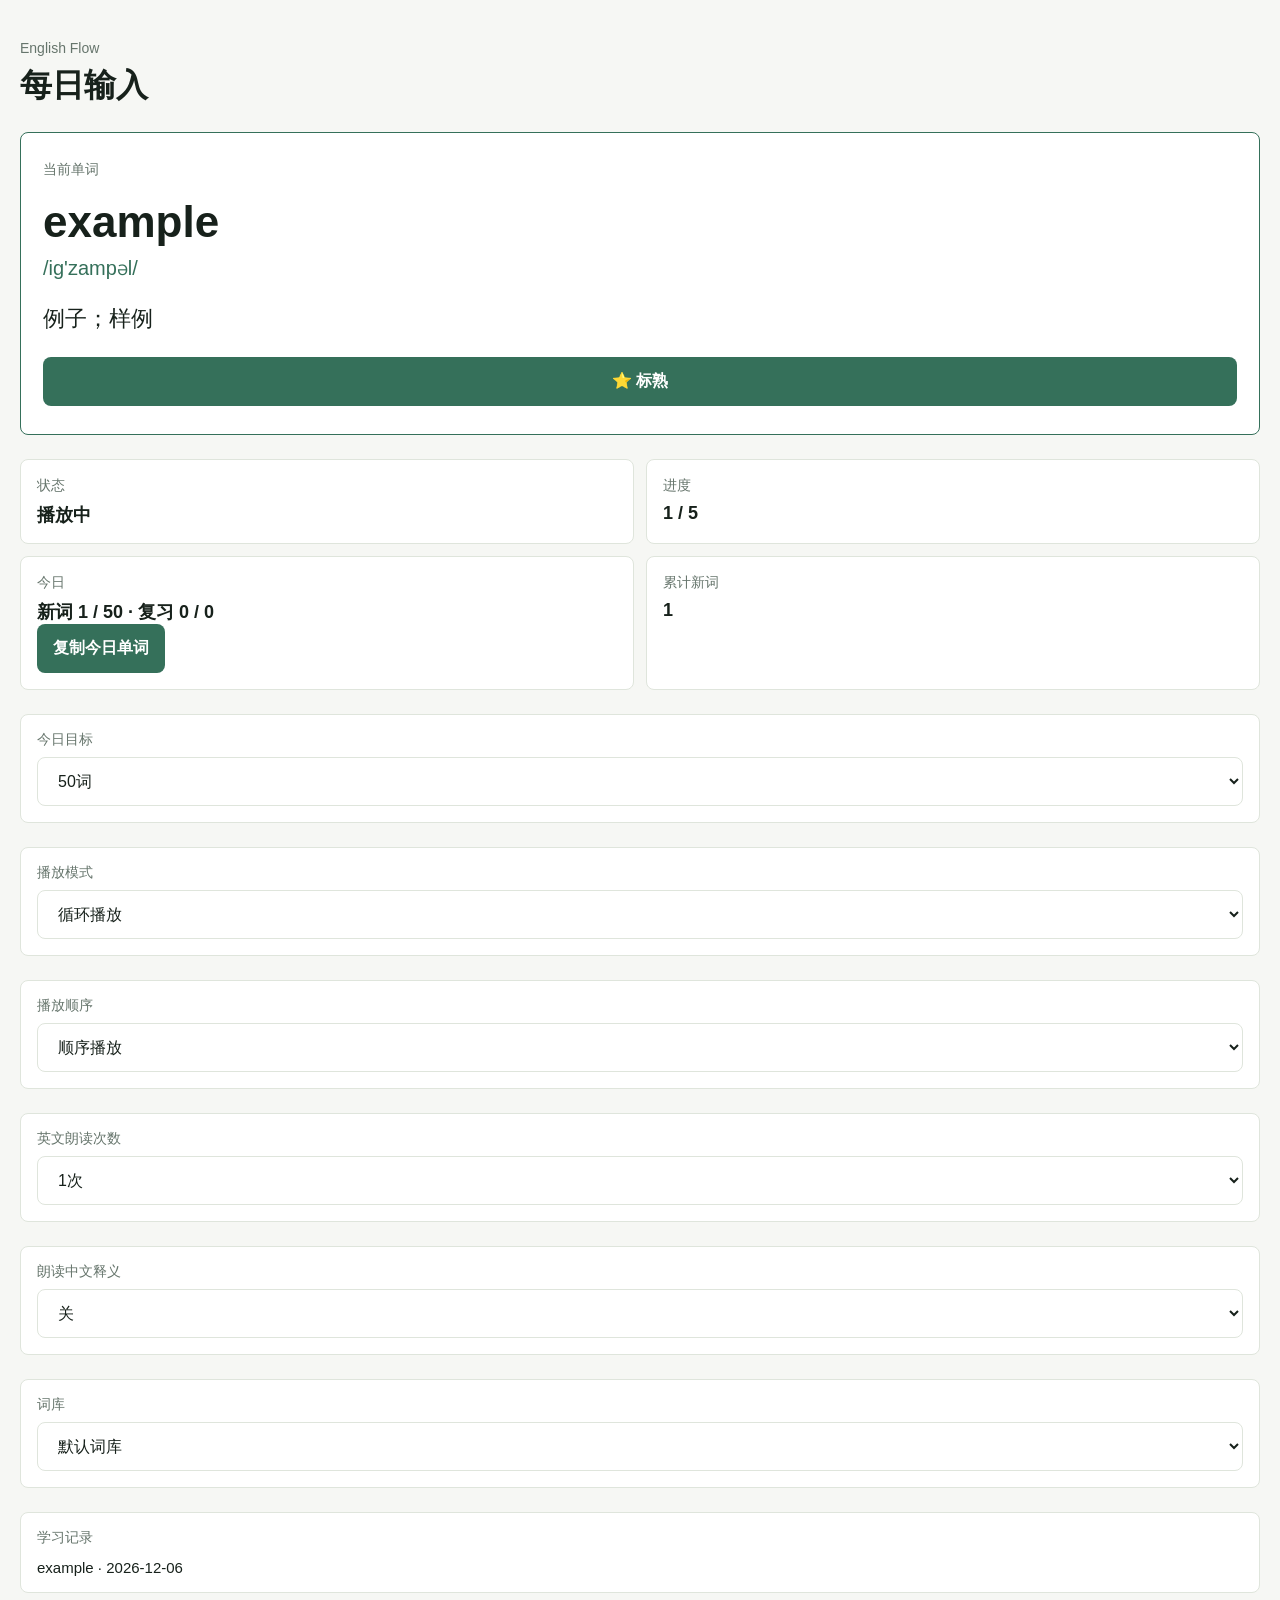
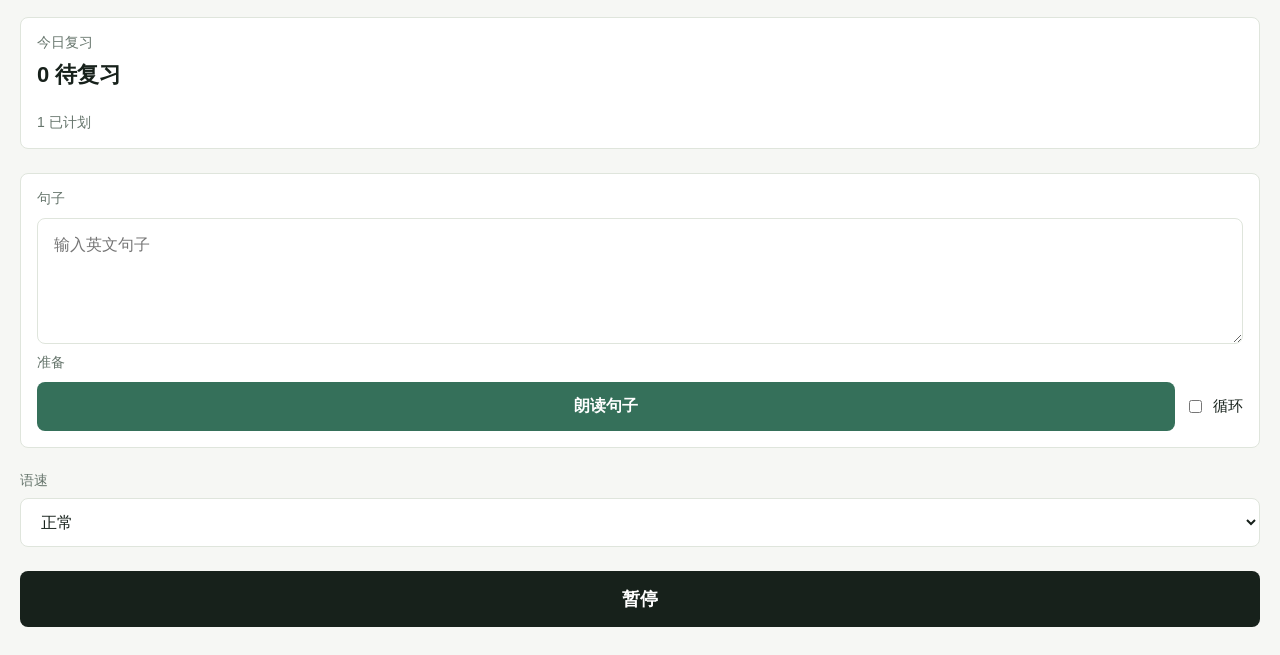
==== Englishflow/index.html @ e8a41ae7 "Add files via upload" ====
<!doctype html>
<html lang="zh-CN">
  <head>
    <meta charset="UTF-8">
    <meta name="viewport" content="width=device-width, initial-scale=1.0">
    <title>English Flow</title>
    <link rel="stylesheet" href="style.css">
    <script src="config.js?v=20260610" defer></script>
    <script src="storage.js?v=20260610" defer></script>
    <script src="speech.js?v=20260610" defer></script>
    <script src="history.js?v=20260610" defer></script>
    <script src="review.js?v=20260610" defer></script>
    <script src="mastered.js?v=20260610" defer></script>
    <script src="player.js?v=20260610" defer></script>
    <script src="sentence.js?v=20260610" defer></script>
    <script src="app.js?v=20260610" defer></script>
  </head>
  <body>
    <main class="app">
      <header class="app-header">
        <p class="eyebrow">English Flow</p>
        <h1>每日输入</h1>
      </header>

      <section class="word-panel" aria-label="当前单词" data-word-panel>
        <p class="word-label">当前单词</p>
        <p class="word-text" data-word-text>example</p>
        <p class="phonetic" data-phonetic>/ig'zampəl/</p>
        <p class="meaning" data-meaning>例子；样例</p>
        <button class="secondary-button word-action" type="button" data-toggle-mastered>⭐ 标熟</button>
      </section>

      <section class="status-panel" aria-label="学习状态">
        <div>
          <span class="status-label">状态</span>
          <strong data-play-status>准备</strong>
        </div>
        <div>
          <span class="status-label">进度</span>
          <strong data-progress>1 / 5</strong>
        </div>
        <div>
          <span class="status-label">今日</span>
          <strong data-today-count>0 / 50</strong>
          <button class="secondary-button" type="button" data-copy-today-words>复制今日单词</button>
        </div>
        <div>
          <span class="status-label">累计新词</span>
          <strong data-total-count>0</strong>
        </div>
      </section>

      <section class="goal-panel" aria-label="今日目标">
        <label class="goal-field">
          <span class="status-label">今日目标</span>
          <select data-goal-select>
            <option value="20">20词</option>
            <option value="30">30词</option>
            <option value="50">50词</option>
            <option value="100">100词</option>
            <option value="custom">自定义</option>
          </select>
        </label>
        <input data-goal-custom type="number" min="1" inputmode="numeric" aria-label="自定义今日目标" hidden>
      </section>

      <label class="goal-panel" aria-label="播放模式">
        <span class="status-label">播放模式</span>
        <select data-playback-mode>
          <option value="loop">循环播放</option>
          <option value="pause">播完暂停</option>
        </select>
      </label>

      <label class="goal-panel" aria-label="播放顺序">
        <span class="status-label">播放顺序</span>
        <select data-playback-order>
          <option value="sequential">顺序播放</option>
          <option value="shuffle">随机播放</option>
        </select>
      </label>

      <label class="goal-panel" aria-label="英文朗读次数">
        <span class="status-label">英文朗读次数</span>
        <select data-english-repeat>
          <option value="1">1次</option>
          <option value="2">2次</option>
          <option value="3">3次</option>
        </select>
      </label>

      <label class="goal-panel" aria-label="朗读中文释义">
        <span class="status-label">朗读中文释义</span>
        <select data-meaning-speech>
          <option value="off">关</option>
          <option value="on">开</option>
        </select>
      </label>

      <label class="goal-panel" aria-label="词库">
        <span class="status-label">词库</span>
        <select data-library-select></select>
      </label>

      <section class="history-panel" aria-label="学习记录">
        <p class="word-label">学习记录</p>
        <ul data-history-list></ul>
      </section>

      <section class="review-panel" aria-label="复习提醒">
        <p class="word-label">今日复习</p>
        <strong data-review-count>0 待复习</strong>
        <ul data-review-list></ul>
        <p class="review-summary" data-review-summary>0 已计划</p>
      </section>

      <label class="sentence-panel">
        <span class="word-label">句子</span>
        <textarea data-sentence-input rows="4" placeholder="输入英文句子"></textarea>
        <span class="sentence-status" data-sentence-status>准备</span>
        <div class="sentence-actions">
          <button class="secondary-button" type="button" data-read-sentence>朗读句子</button>
          <label class="loop-control">
            <input type="checkbox" data-loop-sentence>
            <span>循环</span>
          </label>
        </div>
      </label>

      <label class="speed-control">
        <span class="status-label">语速</span>
        <select data-speed-control>
          <option value="4000">慢速</option>
          <option value="3000" selected>正常</option>
          <option value="2000">快速</option>
        </select>
      </label>

      <button class="control-button" type="button" data-toggle-play>暂停</button>
    </main>
  </body>
</html>
---- Englishflow/style.css ----
:root {
  background: #f6f7f4;
  color: #17211b;
  color-scheme: light;
  font-family: Arial, sans-serif;
}

* {
  box-sizing: border-box;
}

body {
  background: #f6f7f4;
  margin: 0;
}

.app {
  display: flex;
  flex-direction: column;
  gap: 24px;
  min-height: 100vh;
  padding: 28px 20px;
}

.app-header {
  padding-top: 12px;
}

.eyebrow,
.word-label,
.status-label {
  color: #66756c;
  font-size: 14px;
  margin: 0;
}

.app-header h1 {
  font-size: 32px;
  font-weight: 700;
  margin: 8px 0 0;
}

.word-panel {
  background: #ffffff;
  border: 1px solid #dfe5dc;
  border-radius: 8px;
  padding: 28px 22px;
}

.word-panel.is-playing {
  border-color: #35705a;
}

.word-text {
  font-size: 44px;
  font-weight: 700;
  margin: 18px 0 8px;
}

.phonetic {
  color: #35705a;
  font-size: 20px;
  margin: 0 0 20px;
}

.meaning {
  font-size: 22px;
  line-height: 1.5;
  margin: 0;
}

.status-panel {
  display: grid;
  gap: 12px;
  grid-template-columns: 1fr 1fr;
}

.status-panel div,
.goal-panel,
.history-panel,
.review-panel,
.sentence-panel {
  background: #ffffff;
  border: 1px solid #dfe5dc;
  border-radius: 8px;
  padding: 16px;
}

.goal-panel,
.goal-field {
  display: grid;
  gap: 8px;
}

.goal-panel select,
.goal-panel input {
  background: #ffffff;
  border: 1px solid #dfe5dc;
  border-radius: 8px;
  color: #17211b;
  font: inherit;
  padding: 14px 16px;
  width: 100%;
}

.status-panel strong {
  display: block;
  font-size: 18px;
  margin-top: 8px;
}

.control-button {
  background: #17211b;
  border: 0;
  border-radius: 8px;
  color: #ffffff;
  cursor: pointer;
  font: inherit;
  font-size: 18px;
  font-weight: 700;
  padding: 16px;
  width: 100%;
}

.speed-control {
  display: grid;
  gap: 8px;
}

.speed-control select {
  background: #ffffff;
  border: 1px solid #dfe5dc;
  border-radius: 8px;
  color: #17211b;
  font: inherit;
  padding: 14px 16px;
  width: 100%;
}

.history-panel ul,
.review-panel ul {
  display: grid;
  gap: 8px;
  list-style: none;
  margin: 12px 0 0;
  padding: 0;
}

.history-panel li,
.review-panel li {
  color: #17211b;
  font-size: 15px;
}

.review-panel strong {
  display: block;
  font-size: 22px;
  margin-top: 8px;
}

.review-summary {
  color: #66756c;
  font-size: 14px;
  margin: 12px 0 0;
}

.sentence-panel {
  display: grid;
  gap: 10px;
}

.sentence-panel textarea {
  border: 1px solid #dfe5dc;
  border-radius: 8px;
  color: #17211b;
  font: inherit;
  line-height: 1.5;
  padding: 14px 16px;
  resize: vertical;
  width: 100%;
}

.sentence-status {
  color: #66756c;
  font-size: 14px;
}

.sentence-actions {
  display: grid;
  gap: 10px;
  grid-template-columns: 1fr auto;
}

.secondary-button {
  background: #35705a;
  border: 0;
  border-radius: 8px;
  color: #ffffff;
  cursor: pointer;
  font: inherit;
  font-weight: 700;
  padding: 14px 16px;
}

.word-action {
  margin-top: 22px;
  width: 100%;
}

.loop-control {
  align-items: center;
  color: #17211b;
  display: flex;
  gap: 8px;
  font-size: 15px;
}
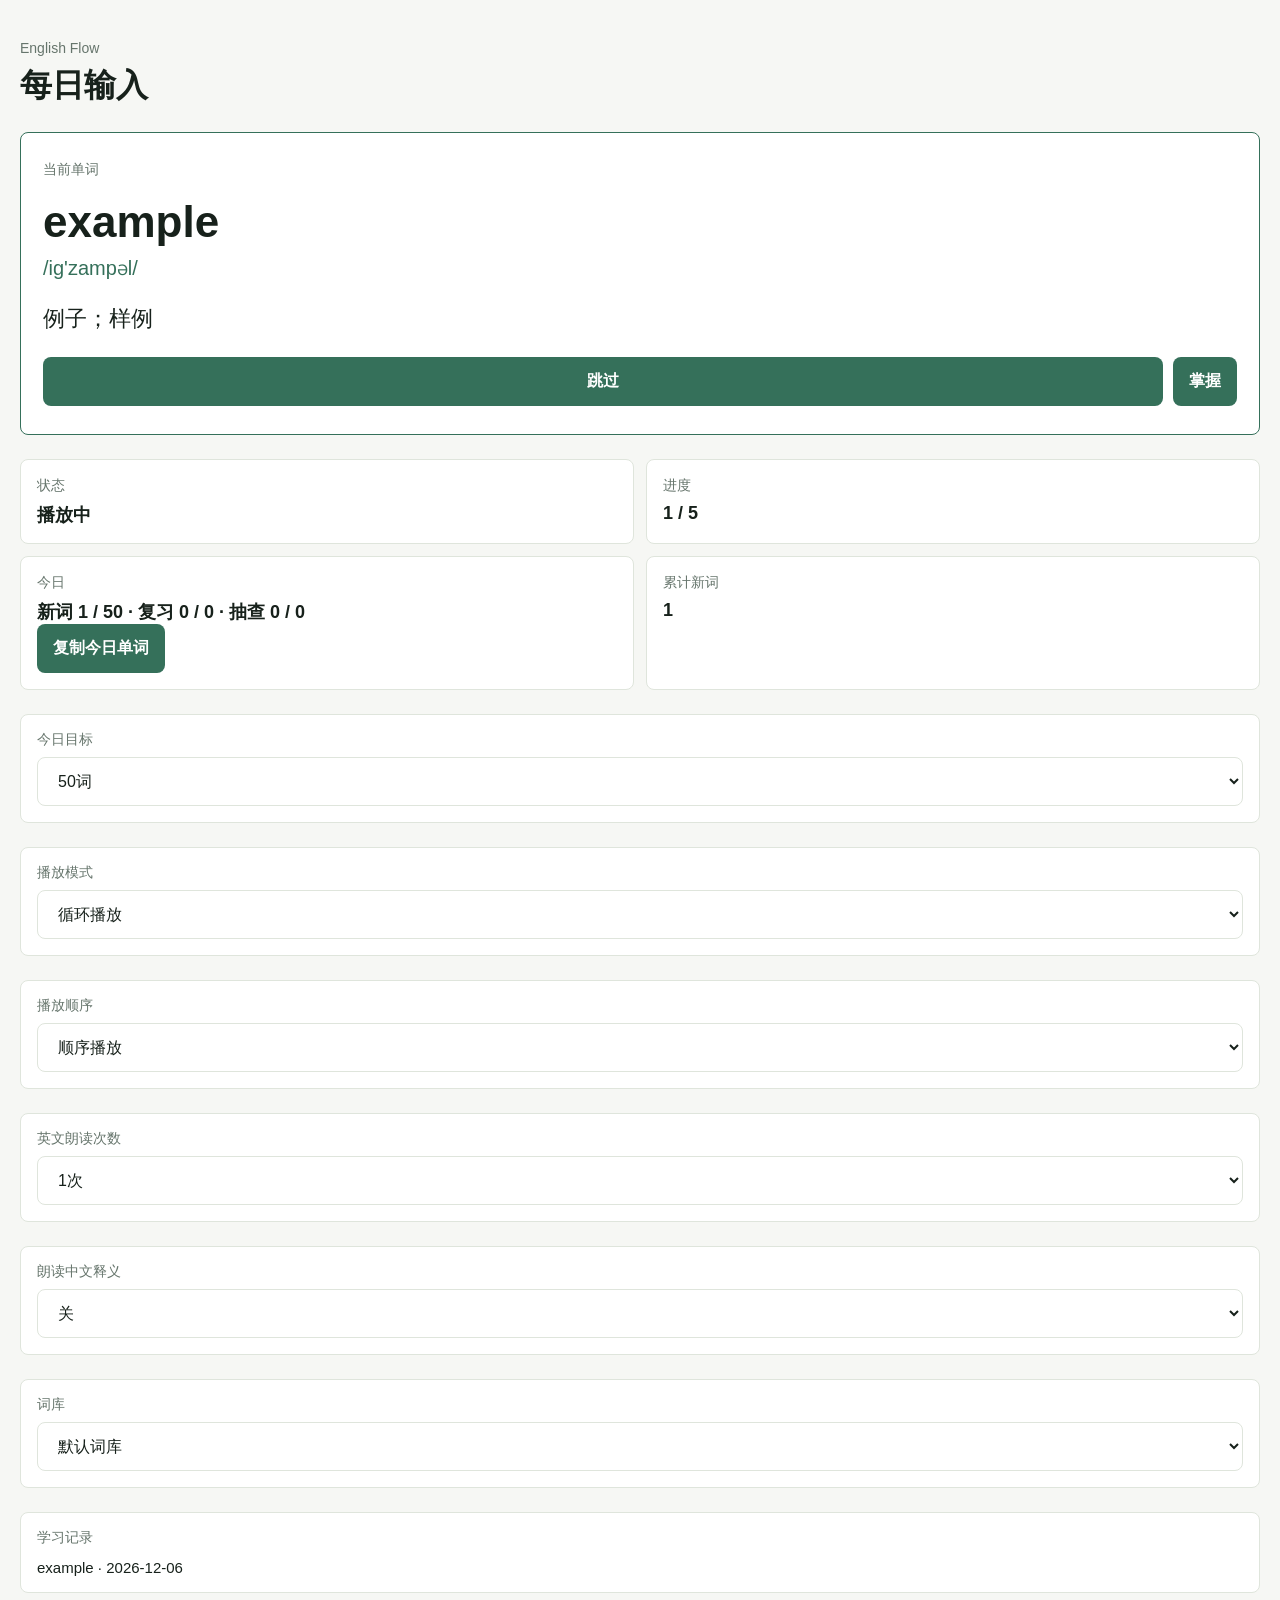
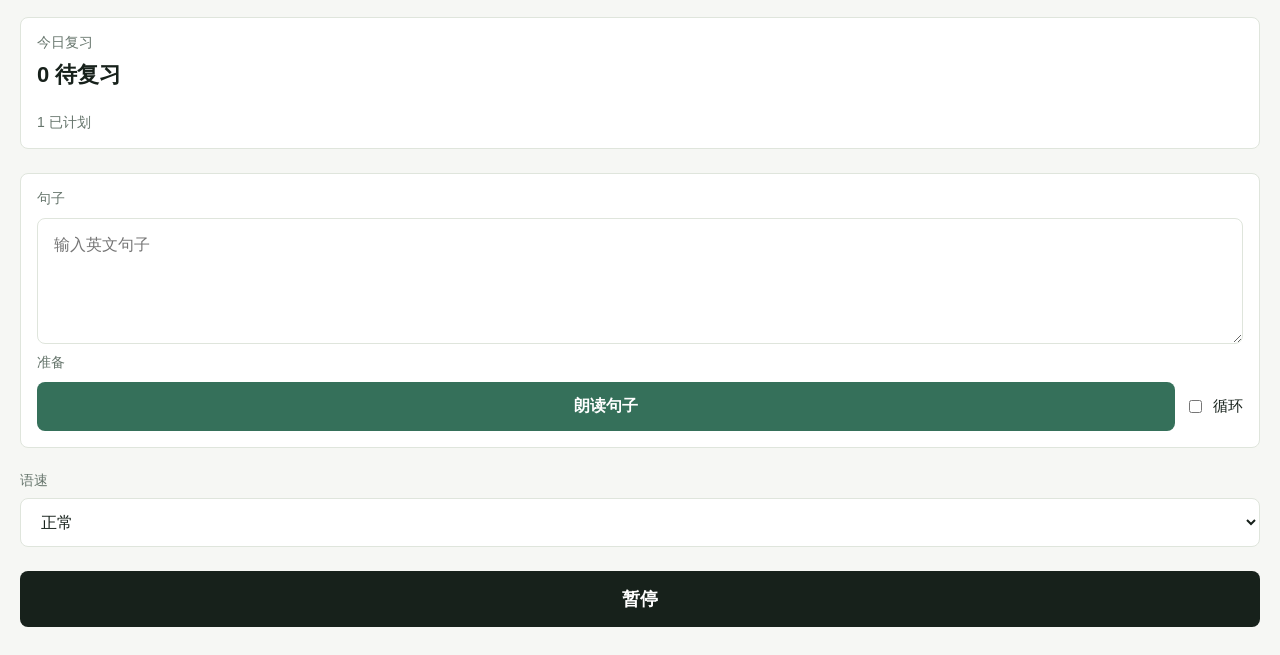
==== commit ff392969: "Add files via upload" ====
--- a/Englishflow/index.html
+++ b/Englishflow/index.html
@@ -27,7 +27,10 @@
         <p class="word-text" data-word-text>example</p>
         <p class="phonetic" data-phonetic>/ig'zampəl/</p>
         <p class="meaning" data-meaning>例子；样例</p>
-        <button class="secondary-button word-action" type="button" data-toggle-mastered>⭐ 标熟</button>
+        <div class="sentence-actions word-action">
+          <button class="secondary-button" type="button" data-toggle-skipped title="太基础，不再学习">跳过</button>
+          <button class="secondary-button" type="button" data-toggle-mastered title="已掌握，未来可抽查">掌握</button>
+        </div>
       </section>
 
       <section class="status-panel" aria-label="学习状态">
